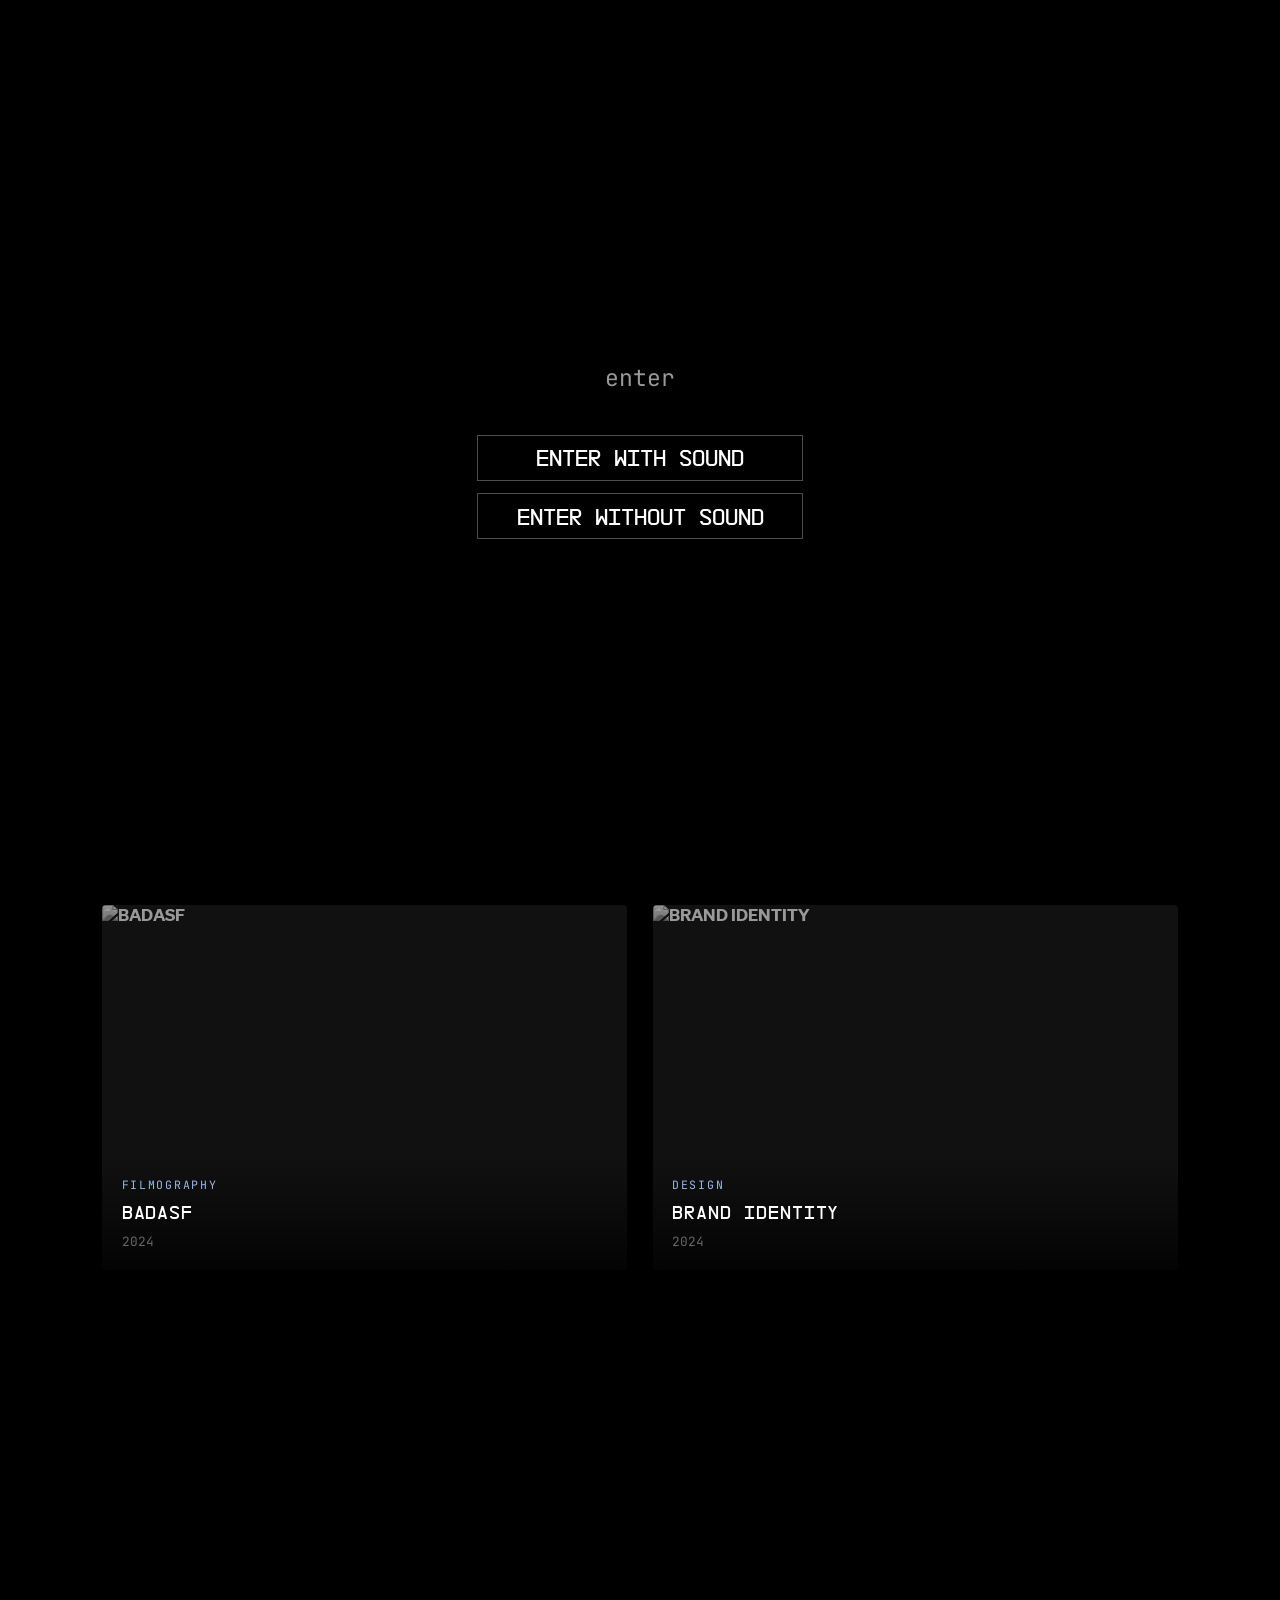
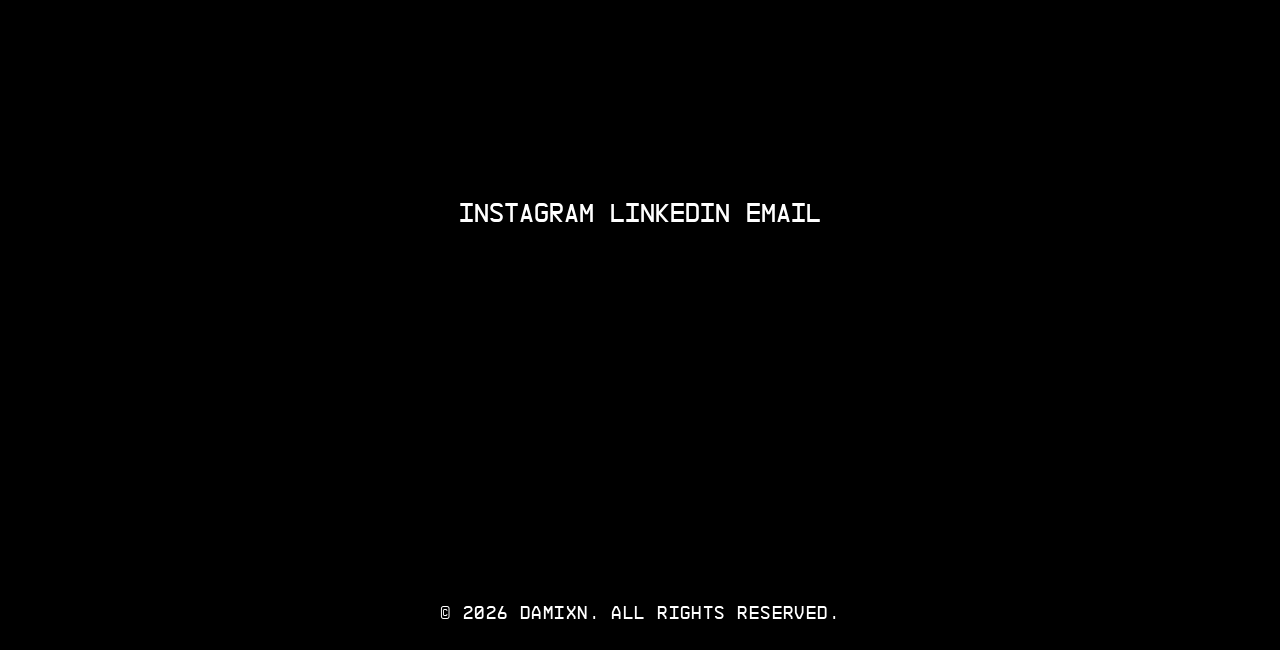
==== html/works.html @ fe24ed37 "refactor: rename works directory to html, index.html to works.html" ====
<!doctype html>
<html lang="en">
    <head>
        <meta charset="utf-8" />
        <title>WORKS — DAMIXN</title>
        <meta name="viewport" content="width=device-width, initial-scale=1" />

        <link
            rel="stylesheet"
            href="../css/styles.css"
            type="text/css"
            charset="utf-8"
        />

        <link
            rel="icon"
            href="../img/favicon/icon.svg"
            type="image/svg+xml"
        />
        <link
            rel="icon"
            href="../img/favicon/icon.ico"
            type="image/x-icon"
        />
        <link
            rel="icon"
            href="../img/favicon/icon.png"
            sizes="any"
            type="image/png"
        />
        <link
            rel="apple-touch-icon"
            href="../img/favicon/icon.png"
        />

        <!-- GSAP + ScrollTrigger for scroll animations -->
        <script src="https://cdnjs.cloudflare.com/ajax/libs/gsap/3.12.5/gsap.min.js"></script>
        <script src="https://cdnjs.cloudflare.com/ajax/libs/gsap/3.12.5/ScrollTrigger.min.js"></script>
        <script src="jar/works.js" defer type="text/javascript"></script>
    </head>

    <body>
        <!-- Preload screen -->
        <div id="preload-screen">
            <div class="preload-content">
                <p class="preload-subtitle">enter</p>
                <div class="preload-buttons">
                    <button id="enter-sound" class="preload-btn">Enter with Sound</button>
                    <button id="enter-nosound" class="preload-btn">Enter without Sound</button>
                </div>
            </div>
        </div>

        <!-- Brand bar -->
        <nav class="brandbar" aria-label="Brand">
            <div class="brandbar-container">
                <a id="brand" href="../index.html" aria-label="Home">
                    <span class="brand-text">damixn</span>
                </a>
            </div>
        </nav>

        <!-- Nav: works highlighted -->
        <nav class="navbar" aria-label="Works Navigation">
            <ul class="nav-links">
                <li><a href="../index.html">home</a></li>
                <li><a href="#" class="active-link">works</a></li>
                <li><a href="../index.html#about">about</a></li>
                <li><a href="../index.html#contact">contact</a></li>
            </ul>
        </nav>

        <!-- Works hero section -->
        <section class="works-hero section">
            <h1 class="works-title">Selected Works</h1>
            <p class="works-subtitle">
                Photography &bull; Video &bull; Design
            </p>
        </section>

        <!-- Works gallery grid -->
        <section class="works-grid section" id="works-grid">
            <!-- Rustic Pizzaria -->
            <a href="../index.html#works" class="work-card">
                <img src="../img/pizzaria-thumb.jpg" class="work-thumb" alt="Rustic Pizzaria" />
                <div class="work-info">
                    <span class="work-category">Video</span>
                    <span class="work-title">Rustic Pizzaria</span>
                    <span class="work-year">2025</span>
                </div>
            </a>

            <!-- Chelsea -->
            <a href="../index.html#works" class="work-card">
                <img src="../img/chelsea/chelsea1.jpg" class="work-thumb" alt="Chelsea" />
                <div class="work-info">
                    <span class="work-category">Photography</span>
                    <span class="work-title">Chelsea</span>
                    <span class="work-year">2025</span>
                </div>
            </a>

            <!-- Badasf -->
            <a href="../index.html#works" class="work-card">
                <img src="../img/badasf-thumb.jpg" class="work-thumb" alt="badasf" />
                <div class="work-info">
                    <span class="work-category">Filmography</span>
                    <span class="work-title">badasf</span>
                    <span class="work-year">2024</span>
                </div>
            </a>

            <!-- Brand Identity (Coffee Roastery) -->
            <a href="../index.html#works" class="work-card">
                <img src="../img/pizzaria-thumb.jpg" class="work-thumb" alt="Brand Identity" />
                <div class="work-info">
                    <span class="work-category">Design</span>
                    <span class="work-title">Brand Identity</span>
                    <span class="work-year">2024</span>
                </div>
            </a>
        </section>

        <!-- Contact footer -->
        <footer class="contact-section section" id="contact">
            <div class="contact-row">
                <div id="instagram">
                    <a href="https://www.instagram.com/d.amixn_/" target="_blank" rel="noopener noreferrer">
                        Instagram&nbsp;
                    </a>
                </div>
                <div id="linkedin">
                    <a href="https://www.linkedin.com/in/damian-chen-1b262b254/" target="_blank" rel="noopener noreferrer">
                        LinkedIn&nbsp;
                    </a>
                </div>
                <div id="email">
                    <a href="mailto:damianchen@outlook.co.nz">Email</a>
                </div>
            </div>
            <div class="copyright-line">
                &copy; 2026 DAMIXN. All Rights Reserved.
            </div>
        </footer>
    </body>
</html>
---- css/styles.css ----
/* css/styles.css */

/* ========== Fonts ========== */
@import url("https://fonts.googleapis.com/css2?family=JetBrains+Mono:wght@300;400;700&display=swap");

@font-face {
    font-family: "hakuna_sans";
    src:
        url("../font/hakuna-sans-webfont.woff2") format("woff2"),
        url("../font/hakuna-sans-webfont.woff") format("woff");
    font-weight: 400;
    font-style: normal;
}
@font-face {
    font-family: "nb_architekt_stdbold";
    src:
        url("../font/nbarchitektstd-bold-webfont.woff2") format("woff2"),
        url("../font/nbarchitektstd-bold-webfont.woff") format("woff");
    font-weight: 700;
    font-style: normal;
}
@font-face {
    font-family: "nb_architekt_stdlight";
    src:
        url("../font/nbarchitektstd-light-webfont.woff2") format("woff2"),
        url("../font/nbarchitektstd-light-webfont.woff") format("woff");
    font-weight: 300;
    font-style: normal;
}
@font-face {
    font-family: "nb_architekt_stdregular";
    src:
        url("../font/nbarchitektstd-regular-webfont.woff2") format("woff2"),
        url("../font/nbarchitektstd-regular-webfont.woff") format("woff");
    font-weight: 400;
    font-style: normal;
}
@font-face {
    font-family: "nb_architekt_std_neuebold";
    src:
        url("../font/nbarchitektstdneue-bold-webfont.woff2") format("woff2"),
        url("../font/nbarchitektstdneue-bold-webfont.woff") format("woff");
    font-weight: 700;
    font-style: normal;
}
@font-face {
    font-family: "nb_architekt_std_neuelight";
    src:
        url("../font/nbarchitektstdneue-light-webfont.woff2") format("woff2"),
        url("../font/nbarchitektstdneue-light-webfont.woff") format("woff");
    font-weight: 300;
    font-style: normal;
}
@font-face {
    font-family: "nb_architekt_std_neueregular";
    src:
        url("../font/nbarchitektstdneue-regular-webfont.woff2") format("woff2"),
        url("../font/nbarchitektstdneue-regular-webfont.woff") format("woff");
    font-weight: 400;
    font-style: normal;
}

/* ========== Reset & Base ========== */
*,
*::before,
*::after {
    box-sizing: border-box;
}
html {
    font-size: 100%;
    scroll-behavior: smooth;
}
:root {
    --text: #fff;
    --text-dark: #000;
    --text-mid: #4d4d4d;
    --bg-dark: rgba(0, 0, 0, 0.8);
    --bg-mid: rgba(29, 29, 29, 0.8);
    --accent: rgb(154, 184, 229);
    --container-max: clamp(1000px, 80vw, 1400px);

    /* Fluid type scales */
    --fs-base: clamp(16px, 1.3vw, 22px);
    --fs-large: clamp(22px, 2.4vw, 34px);
    --fs-xlarge: clamp(30px, 4.2vw, 60px);
    --fs-hero: clamp(36px, 7.5vw, 120px);
    --fs-number: clamp(40px, 7.5vw, 120px);
}
body {
    margin: 0;
    color: var(--text);
    background: #000;
    font-family:
        "hakuna_sans",
        system-ui,
        -apple-system,
        Segoe UI,
        Roboto,
        Arial,
        sans-serif;
    font-size: var(--fs-base);
    line-height: 1.5;
}
img {
    max-width: 100%;
    height: auto;
    display: block;
}
a {
    color: var(--text);
    text-decoration: none;
}
::-webkit-scrollbar {
    width: 0;
}
html {
    scrollbar-width: none;
}

/* ========== Navbar ========== */
.navbar {
    position: fixed;
    top: 50%;
    right: 24px;
    transform: translateY(-50%);
    z-index: 1000;
    transition: opacity 0.4s ease;
}
.navbar.scrolled {
    opacity: 1;
}
.nav-links {
    list-style: none;
    display: flex;
    flex-direction: column;
    gap: 1.2rem;
    margin: 0;
    padding: 0;
}
.nav-links a {
    font-family: "nb_architekt_std_neuebold", sans-serif;
    font-size: clamp(14px, 1.4vw, 18px);
    color: #fff;
    text-decoration: none;
    writing-mode: vertical-rl;
    text-orientation: mixed;
    letter-spacing: 0.15em;
    text-transform: lowercase;
    transition: opacity 0.3s ease;
    opacity: 0.25;
}
.nav-links a.active-link {
    opacity: 1;
}

/* ========== Sound Toggle ========== */
.sound-toggle {
    position: fixed;
    top: 24px;
    right: 24px;
    z-index: 1001;
    background: transparent;
    border: none;
    cursor: pointer;
    padding: 8px;
    opacity: 0.4;
    transition: opacity 0.3s ease;
    font-family: "nb_architekt_std_neuebold", sans-serif;
    font-size: clamp(14px, 1.4vw, 18px);
    color: #fff;
    text-transform: lowercase;
    letter-spacing: 0.15em;
}
.sound-toggle:hover {
    opacity: 0.8;
}

/* ========== Sections ========== */
.section {
    width: 100vw;
    min-height: 100vh;
    position: relative;
}
#home {
    overflow: hidden;
}

/* Optional dark overlay to keep text readable */
#home::after {
    content: "";
    position: absolute;
    inset: 0;
    background: rgba(0, 0, 0, 0.4);
    pointer-events: none;
    z-index: 0;
}

/* Responsive background video */
.bg-video {
    position: absolute;
    inset: 0;
    width: 100%;
    height: 100%;
    object-fit: cover;
    z-index: -1;
}

/* Overlay content centered */
.typewriter {
    position: relative;
    z-index: 1;
    min-height: 100vh;
    display: flex;
    flex-direction: column;
    align-items: center;
    justify-content: center;
    gap: 0;
    padding: 0 4vw;
    text-align: center;
    line-height: 1.25;
}

.typewriter h3 {
    font-family: "JetBrains Mono", sans-serif;
    font-size: clamp(14px, 2vw, 26px);
    margin: 0;
    opacity: 0.6;
}

.typewriter h2 {
    font-family: "nb_architekt_std_neuebold", sans-serif;
    font-size: clamp(22px, 2.8vw, 42px);
    margin: 0;
}

.typewriter h1 {
    font-size: var(--fs-hero);
    margin: 0;
}

.typewrite > .wrap {
    border-right: 0.1em solid #fff;
    padding-right: 0.1em;
}

/* Please Scroll */
.please-scroll {
    position: absolute;
    bottom: 3vh;
    left: 50%;
    transform: translateX(-50%);
    font-size: clamp(20px, 2vw, 32px);
    opacity: 0.4;
    animation: down-link-bounce 2s ease-in-out infinite;
    white-space: nowrap;
}

@keyframes down-link-bounce {
    0%, 100% { transform: translateX(-50%) translateY(0); }
    50% { transform: translateX(-50%) translateY(-1.5rem); }
}

/* Act # text */
.act-text {
    position: absolute;
    right: 20px;
    bottom: 20px;
    font-family: "nb_architekt_std_neuebold", sans-serif;
    z-index: 2;
    display: flex;
    align-items: flex-end;
    gap: 0.5em;
}

.act-text .act {
    font-size: clamp(14px, 2vw, 26px);
}

.act-text .number {
    font-size: clamp(24px, 4vw, 52px);
    transform: translateY(0.25em);
}

/* fin. variant */
.act-text.fin .act {
    font-size: clamp(24px, 4vw, 52px);
}
.act-text.fin .number {
    font-size: clamp(24px, 4vw, 52px);
    transform: translateY(0);
}

/* ========== Works ========== */
#works {
    display: flex;
    align-items: center;
    justify-content: flex-start;
    background: #111;
    min-height: 100vh;
    width: 100vw;
    overflow: hidden;
    position: relative;
}

/* Horizontal gallery track */
.gallery-track {
    position: relative;
    display: flex;
    gap: 0;
    will-change: transform;
    height: 100vh;
    flex-shrink: 0;
}

/* Individual slide */
.gallery-slide {
    width: 100vw;
    height: 100vh;
    flex-shrink: 0;
    position: relative;
    overflow: hidden;
    display: flex;
    align-items: flex-start;
    justify-content: flex-start;
}

/* Project image — grayscale by default */
.project-image {
    position: absolute;
    inset: 0;
    background-size: cover;
    background-position: center;
    filter: grayscale(1) brightness(0.7);
    transition: filter 0.6s ease;
}

/* Slide 1 video background — 85% viewport, centered, no grayscale filter */
.project-video {
    position: absolute;
    width: 100%;
    height: 100%;
    object-fit: cover;
    object-position: center;
}

/* Chelsea photo gallery inside slide 2 — stacked crossfade */
.chelsea-gallery {
    position: absolute;
    inset: 0;
    overflow: hidden;
}

/* Each photo has a background layer (blurred, darkened) + foreground layer (sharp, contain) */
.photo-layer {
    position: absolute;
    inset: 0;
    overflow: hidden;
}

/* Background: full cover, blurred, darkened */
.chelsea-bg {
    position: absolute;
    inset: 0;
    width: 100%;
    height: 100%;
    object-fit: cover;
    object-position: center;
    filter: blur(16px) brightness(0.35);
    opacity: 0;
    transition: opacity 0.4s ease;
    z-index: 0;
    transform: scale(1.1);
}

/* Foreground: sharp, fits inside frame */
.chelsea-photo {
    position: absolute;
    inset: 0;
    width: 100%;
    height: 100%;
    object-fit: contain;
    object-position: center;
    opacity: 0;
    transition: opacity 0.4s ease, transform 0.7s ease;
    z-index: 1;
}

/* Active background is shown, inactive hidden */
.chelsea-bg.active {
    opacity: 1;
}

/* Active foreground is shown */
.chelsea-photo.active {
    opacity: 1;
    z-index: 1;
}

.chelsea-photo.transitioning {
    transform: scale(1.03);
}

/* Scroll indicator — row of dots centred at the bottom */
.scroll-indicator {
    position: absolute;
    bottom: 5vh;
    left: 0;
    right: 0;
    z-index: 2;
    pointer-events: none;
    display: flex;
    justify-content: center;
    gap: 8px;
}

.indicator-dot {
    display: block;
    width: 6px;
    height: 6px;
    border-radius: 50%;
    background: rgba(255, 255, 255, 0.25);
    transition: background 0.3s ease, transform 0.3s ease;
}

.indicator-dot.active {
    background: #fff;
    transform: scale(1.4);
}

/* Project info — bottom-left corner of each slide */
.project-info {
    position: absolute;
    bottom: 5vh;
    left: 5vw;
    z-index: 2;
    pointer-events: none;
}

/* Slide project info — hidden, replaced by persistent overlay */
.gallery-slide .project-info {
    display: none;
}

/* Centered content over any video slide (slide 1, 3, etc.) */
.gallery-slide:has(.project-video) .project-info {
    position: absolute;
    top: 50%;
    left: 50%;
    transform: translate(-50%, -50%);
    text-align: center;
    bottom: auto;
    left: 50%;
}

/* Dark text panel for readability over any image */
.project-info::before {
    content: "";
    position: absolute;
    inset: -12px -8px;
    /*background: rgba(0, 0, 0, 0.65);*/
    border-radius: 8px;
    z-index: -1;
    pointer-events: none;
}

/* Persistent project info — fixed on screen, updated by JS */
.persistent-project-info {
    position: fixed;
    bottom: 5vh;
    left: 5vw;
    z-index: 10;
    display: none;
    flex-direction: column;
    gap: 0.3vh;
    opacity: 0;
    pointer-events: none;
    transition: opacity 0.3s ease;
}

/* Dark text panel for readability over any image */
.persistent-project-info::before {
    content: "";
    position: absolute;
    inset: -12px -8px;
    /*background: rgba(0, 0, 0, 0.65);*/
    border-radius: 8px;
    z-index: -1;
    pointer-events: none;
}

.persistent-project-info.works-visible {
    display: flex;
    opacity: 1;
}

/* Slide number */
.project-number {
    font-family: "nb_architekt_stdbold", sans-serif;
    font-size: clamp(20px, 3vw, 40px);
    color: #fff;
    letter-spacing: 0.05em;
}

/* Slide title */
.project-title {
    font-family: "nb_architekt_stdbold", sans-serif;
    font-size: clamp(22px, 3vw, 38px);
    color: #fff;
    letter-spacing: 0.08em;
    text-transform: uppercase;
}

/* Slide description */
.project-desc {
    font-family: "JetBrains Mono", sans-serif;
    font-size: clamp(14px, 1.5vw, 18px);
    color: #ccc;
    letter-spacing: 0.04em;
    max-width: 40vw;
}

/* ========== Contact ========== */
#contact {
    background-color: #000;
    color: #fff;
    display: flex;
    align-items: center;
}
#center {
    width: 100%;
    padding: 10vh 5vw;
}
.contact-row {
    display: flex;
    flex-wrap: wrap;
    gap: 0.5rem 1rem;
    justify-content: center;
    align-items: center;
}
#damian,
#instagram a,
#linkedin a,
#email a {
    font-size: clamp(18px, 2vw, 28px);
    font-family: "nb_architekt_std_neuebold", sans-serif;
    color: #fff;
}
#instagram a:hover {
    background: linear-gradient(180deg, orange, rgb(243, 29, 172));
    -webkit-background-clip: text;
    -webkit-text-fill-color: transparent;
}
#linkedin a:hover {
    color: rgb(88, 126, 187);
}
#email a:hover {
    background: linear-gradient(0deg, rgb(230, 230, 230), rgb(70, 70, 70));
    -webkit-background-clip: text;
    -webkit-text-fill-color: transparent;
}
/* Copyright line — bottom center */
.copyright-line {
    position: absolute;
    bottom: 24px;
    left: 50%;
    transform: translateX(-50%);
    font-family: "nb_architekt_stdbold", sans-serif;
    font-size: clamp(14px, 1.5vw, 18px);
    color: #fff;
    letter-spacing: 0.08em;
    z-index: 2;
}

#contact p {
    font-family: "JetBrains Mono", sans-serif;
    font-size: clamp(18px, 2.4vw, 30px);
    color: rgb(50, 50, 50);
    text-align: left;
    padding-top: 5vh;
}

/* ========== Works Custom Cursor ========== */
#works {
    cursor: none;
}

.works-cursor {
    position: fixed;
    top: 0;
    left: 0;
    z-index: 9999;
    pointer-events: none;
    opacity: 0;
    transition: opacity 0.3s ease;
    display: flex;
    align-items: center;
    gap: 0.8em;
    transform: translate(0px, -50%);
}

.works-cursor.visible {
    opacity: 1;
}

/* Red circle with blink animation */
.works-cursor::before {
    content: "";
    width: 30px;
    height: 30px;
    border-radius: 50%;
    background: rgba(220, 60, 60, 0.85);
    display: block;
    flex-shrink: 0;
    animation: cursor-blink 2s ease-in-out infinite;
}

@keyframes cursor-blink {
    0%, 100% { opacity: 1; }
    50% { opacity: 0.3; }
}

/* "learn more" text */
.works-cursor-text {
    font-family: "nb_architekt_stdbold", sans-serif;
    font-size: 18px;
    color: #fff;
    letter-spacing: 0.08em;
    text-transform: lowercase;
    white-space: nowrap;
}

/* ========== Brand Bar ========== */
.brandbar {
    position: fixed;
    top: 1%;
    left: 1%;
    opacity: 0.95;
    z-index: 1000;
}
.brandbar-container {
    position: relative;
    height: clamp(48px, 5vh, 64px);
}

#brand {
    position: absolute;
    top: clamp(14px, 1.5vh, 20px);
    left: clamp(14px, 1.5vw, 20px);
    display: block;
}
.brand-text {
    font-family: "nb_architekt_stdbold", sans-serif;
    font-size: clamp(18px, 2vw, 28px);
    color: #fff;
    text-decoration: none;
    letter-spacing: 0.08em;
}

@media (max-width: 480px) {
    #brand {
        left: clamp(10px, 1.2vw, 16px);
        top: clamp(10px, 1.2vh, 17px);
    }
}

/* ========== Time Widget ========== */
#time-widget {
    position: absolute;
    left: clamp(14px, 1.5vw, 20px);
    bottom: clamp(14px, 1.5vh, 20px);
    z-index: 2;
    color: #fff;
    font-family: "JetBrains Mono", sans-serif;
    background: rgba(0, 0, 0, 0);
    padding: clamp(8px, 1vh, 12px) clamp(10px, 1.2vw, 16px);
    min-width: clamp(140px, 14vw, 180px);
    max-width: clamp(200px, 20vw, 280px);
}
#time-widget .time-inner {
    display: grid;
    grid-template-rows: auto auto;
    gap: clamp(4px, 0.6vw, 8px);
}
#time-widget .time-row {
    display: flex;
    align-items: center;
    justify-content: flex-start;
}
#time-widget .time-temp {
    font-size: clamp(20px, 2.2vw, 28px);
    font-weight: 700;
    font-family: "nb_architekt_std_neuebold", sans-serif;
    letter-spacing: clamp(0.3px, 0.05vw, 0.5px);
}
#time-widget .time-meta {
    display: flex;
    gap: clamp(6px, 0.6vw, 10px);
    align-items: baseline;
    font-size: clamp(14px, 1.4vw, 18px);
    color: #e6e6e6;
}
#time-widget #time-city {
    opacity: 0.85;
}
@media (max-width: 480px) {
    #time-widget {
        left: clamp(10px, 1.2vw, 16px);
        bottom: clamp(10px, 1.2vh, 16px);
        padding: clamp(6px, 0.8vh, 8px) clamp(8px, 0.8vw, 10px);
    }
}

/* ========== Preload Screen ========== */
#preload-screen {
    position: fixed;
    inset: 0;
    z-index: 9999;
    background: #000;
    display: flex;
    align-items: center;
    justify-content: center;
    opacity: 1;
    transition: opacity 0.6s ease;
}

#preload-screen.hidden {
    opacity: 0;
    pointer-events: none;
}

.preload-content {
    text-align: center;
    display: flex;
    flex-direction: column;
    align-items: center;
    gap: clamp(1rem, 2vw, 1.5rem);
}

.preload-title {
    font-family: "nb_architekt_std_neuebold", sans-serif;
    font-size: clamp(40px, 7.5vw, 90px);
    color: #fff;
    margin: 0;
    letter-spacing: clamp(1px, 0.15vw, 2px);
}

.preload-subtitle {
    font-family: "JetBrains Mono", sans-serif;
    font-size: clamp(16px, 1.8vw, 24px);
    color: #999;
    margin: 0;
}

.preload-buttons {
    display: flex;
    flex-direction: column;
    gap: clamp(0.5rem, 1vw, 0.75rem);
    margin-top: clamp(0.6rem, 1.2vw, 1rem);
}

.preload-btn {
    font-family: "nb_architekt_std_neuebold", sans-serif;
    font-size: clamp(18px, 1.8vw, 24px);
    color: #fff;
    background: transparent;
    border: clamp(0.5px, 0.1vw, 1px) solid rgba(255, 255, 255, 0.3);
    padding: clamp(0.6rem, 1vh, 0.85rem) clamp(2rem, 3vw, 3rem);
    cursor: pointer;
    transition: all 0.3s ease;
    min-width: clamp(220px, 22vw, 280px);
}

.preload-btn:hover {
    border-color: #fff;
    background: rgba(255, 255, 255, 0.08);
}

@media (max-width: 480px) {
    .preload-btn {
        min-width: clamp(180px, 60vw, 220px);
        padding: clamp(0.5rem, 0.8vh, 0.65rem) clamp(1.5rem, 2.5vw, 2rem);
    }
}

/* ========== About Section ========== */
#about {
    display: flex;
    align-items: center;
    justify-content: center;
    min-height: 100vh;
    position: relative;
    overflow: hidden;
    background: #121212;
}
.about-content {
    position: relative;
    z-index: 2;
    max-width: 600px;
    padding: 2rem;
    text-align: center;
    font-family: "JetBrains Mono", sans-serif;
}
.about-content h2 {
    font-family: "nb_architekt_std_neuebold", sans-serif;
    font-size: clamp(28px, 3.5vw, 48px);
    color: #fff;
    margin-bottom: 1.5rem;
}
.about-content p {
    font-family: "JetBrains Mono", sans-serif;
    font-weight: 300;
    font-size: clamp(14px, 1.6vw, 20px);
    color: #ccc;
    line-height: 1.6;
}
.about-emphasis {
    font-family: "JetBrains Mono", sans-serif;
    font-weight: 700;
    font-size: clamp(16px, 1.8vw, 24px);
    color: #fff;
}
.about-highlight {
    font-family: "JetBrains Mono", sans-serif;
    font-weight: 700;
    font-size: clamp(18px, 2vw, 28px);
    color: #fff;
    letter-spacing: 0.05em;
}
.about-paragraph {
    overflow: hidden;
}
.about-line {
    display: block;
    opacity: 0;
    transform: translateY(40px);
    will-change: transform, opacity;
}

/* ========== Works Page Styles ========== */

/* Works hero section */
.works-hero {
    display: flex;
    flex-direction: column;
    align-items: center;
    justify-content: center;
    min-height: 50vh;
    background: #000;
    text-align: center;
    padding: 10vh 5vw;
}

.works-title {
    font-family: "nb_architekt_std_neuebold", sans-serif;
    font-size: var(--fs-xlarge);
    color: #fff;
    margin: 0 0 2vh 0;
    letter-spacing: 0.1em;
}

.works-subtitle {
    font-family: "JetBrains Mono", sans-serif;
    font-size: clamp(14px, 1.4vw, 18px);
    color: #888;
    letter-spacing: 0.15em;
    text-transform: lowercase;
    margin: 0;
}

/* Works gallery grid */
.works-grid {
    display: grid;
    grid-template-columns: repeat(auto-fill, minmax(min(45vw, 500px), 1fr));
    gap: clamp(1rem, 2vw, 2rem);
    padding: clamp(3rem, 5vw, 6rem) clamp(5vw, 8vw, 8vw) clamp(5rem, 8vh, 8rem);
    background: #000;
}

/* Individual work card */
.work-card {
    display: block;
    position: relative;
    overflow: hidden;
    border-radius: 4px;
    background: #111;
    transition: transform 0.4s ease;
    cursor: pointer;
}

.work-card:hover {
    transform: translateY(-4px);
}

.work-card:hover .work-thumb {
    filter: grayscale(0) brightness(1);
}

.work-thumb {
    display: block;
    width: 100%;
    aspect-ratio: 16 / 10;
    object-fit: cover;
    object-position: center;
    filter: grayscale(1) brightness(0.6);
    transition: filter 0.5s ease;
}

/* Work card info overlay */
.work-info {
    position: absolute;
    bottom: 0;
    left: 0;
    right: 0;
    padding: clamp(0.8rem, 1.5vw, 1.2rem);
    background: linear-gradient(transparent, rgba(0, 0, 0, 0.8));
    display: flex;
    flex-direction: column;
    gap: 0.3em;
    font-family: "JetBrains Mono", sans-serif;
    pointer-events: none;
}

.work-category {
    font-size: clamp(10px, 0.9vw, 13px);
    color: var(--accent);
    text-transform: uppercase;
    letter-spacing: 0.15em;
}

.work-title {
    font-family: "nb_architekt_std_neuebold", sans-serif;
    font-size: clamp(16px, 1.5vw, 22px);
    color: #fff;
    letter-spacing: 0.05em;
}

.work-year {
    font-size: clamp(11px, 1vw, 14px);
    color: #666;
}

/* Contact section for works page */
.contact-section {
    display: flex;
    flex-direction: column;
    align-items: center;
    justify-content: center;
    background: #000;
    text-align: center;
    padding: 15vh 5vw 10vh;
}

.contact-section .contact-row {
    display: flex;
    flex-wrap: wrap;
    gap: 0.5rem 1rem;
    justify-content: center;
    align-items: center;
    margin-bottom: 2vh;
}

.contact-section #instagram a,
.contact-section #linkedin a,
.contact-section #email a {
    font-family: "nb_architekt_std_neuebold", sans-serif;
    font-size: clamp(18px, 2vw, 28px);
    color: #fff;
    text-decoration: none;
}

.contact-section #instagram a:hover {
    background: linear-gradient(180deg, orange, rgb(243, 29, 172));
    -webkit-background-clip: text;
    -webkit-text-fill-color: transparent;
}

.contact-section #linkedin a:hover {
    color: rgb(88, 126, 187);
}

.contact-section #email a:hover {
    background: linear-gradient(0deg, rgb(230, 230, 230), rgb(70, 70, 70));
    -webkit-background-clip: text;
    -webkit-text-fill-color: transparent;
}
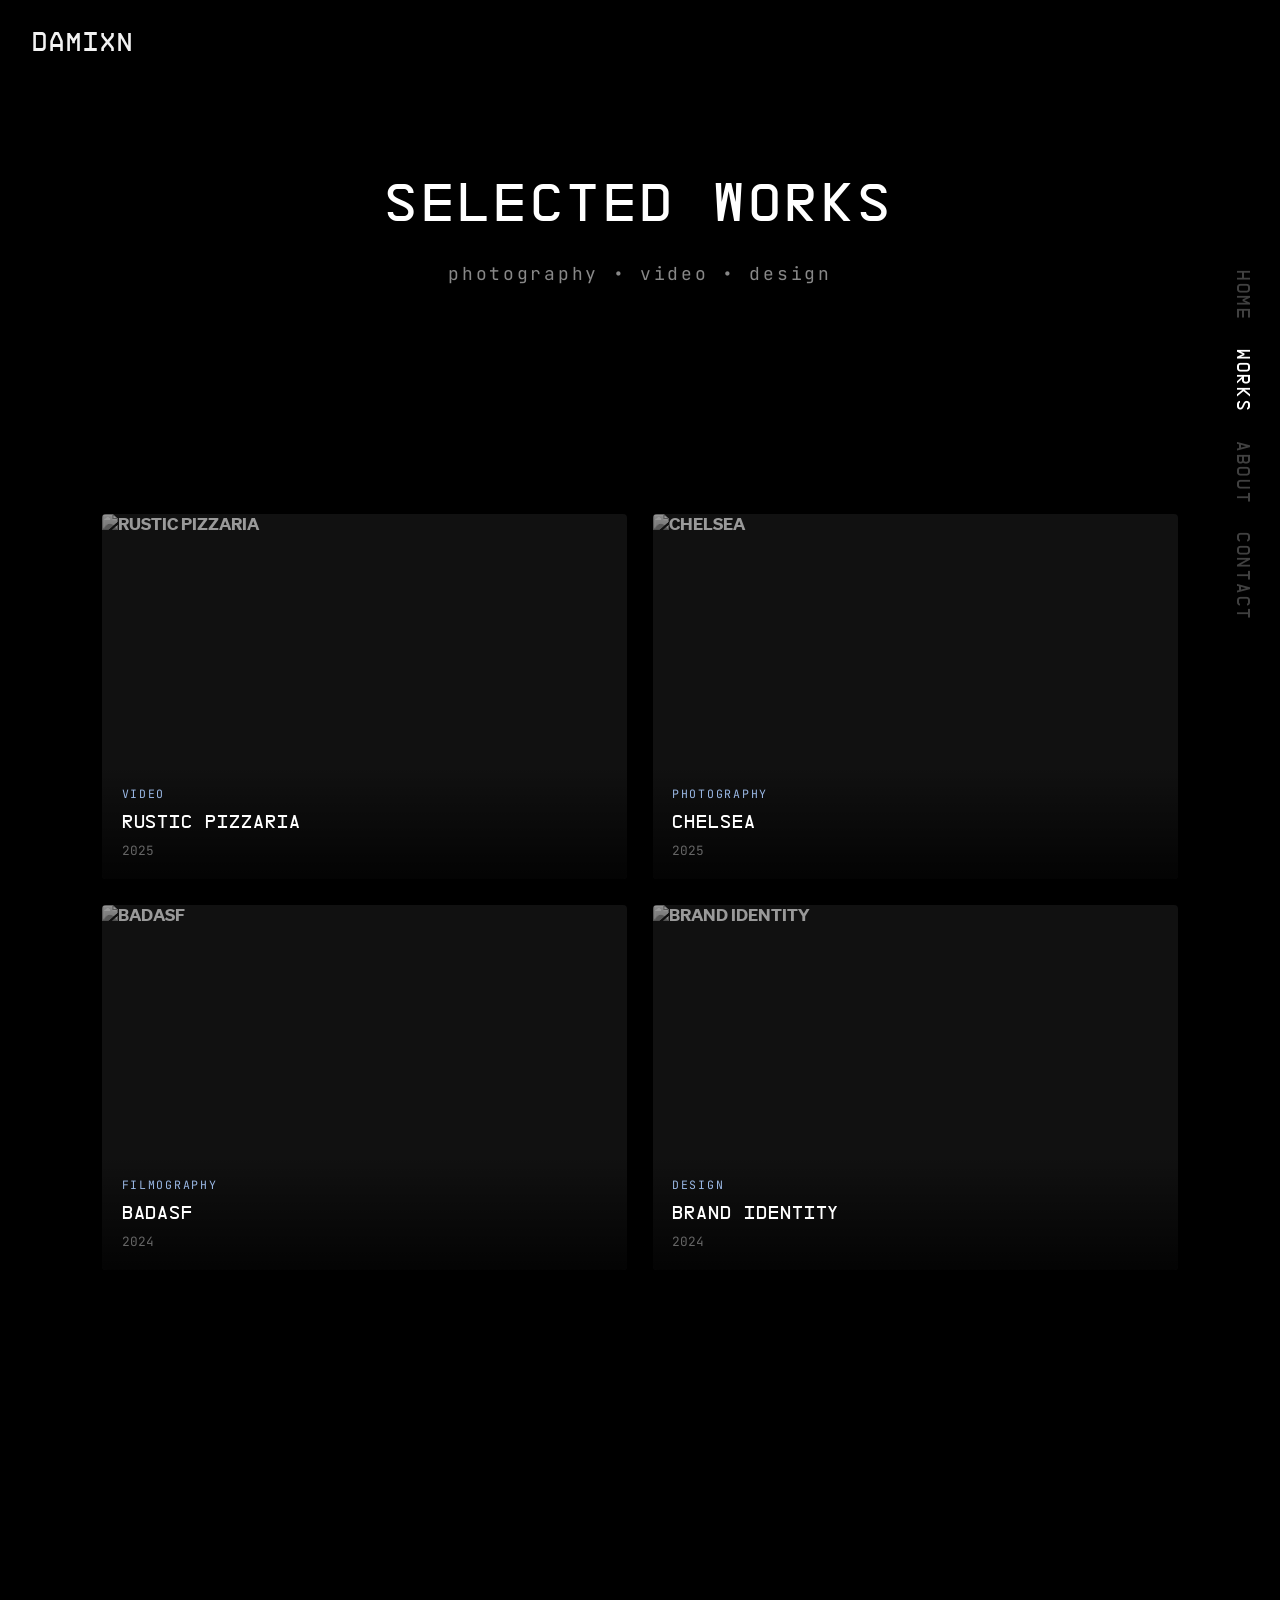
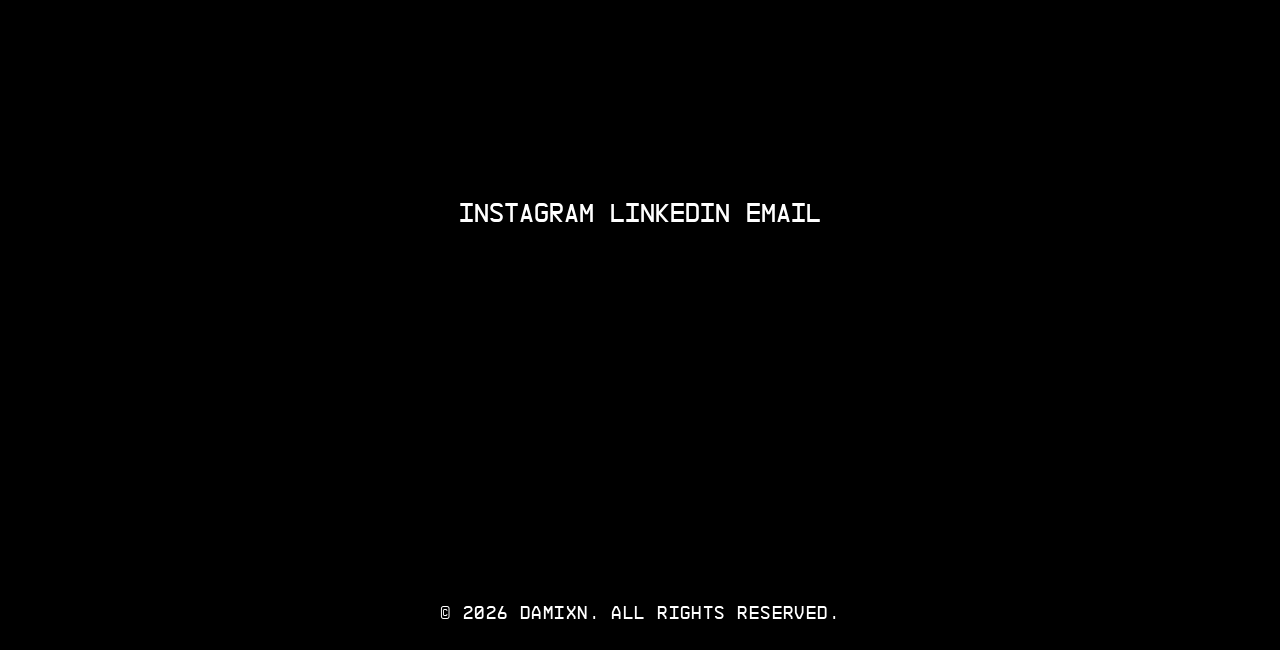
==== commit ea01bfce: "refactor: remove preload screen from works page" ====
--- a/html/works.html
+++ b/html/works.html
@@ -40,16 +40,6 @@
     </head>
 
     <body>
-        <!-- Preload screen -->
-        <div id="preload-screen">
-            <div class="preload-content">
-                <p class="preload-subtitle">enter</p>
-                <div class="preload-buttons">
-                    <button id="enter-sound" class="preload-btn">Enter with Sound</button>
-                    <button id="enter-nosound" class="preload-btn">Enter without Sound</button>
-                </div>
-            </div>
-        </div>
 
         <!-- Brand bar -->
         <nav class="brandbar" aria-label="Brand">
